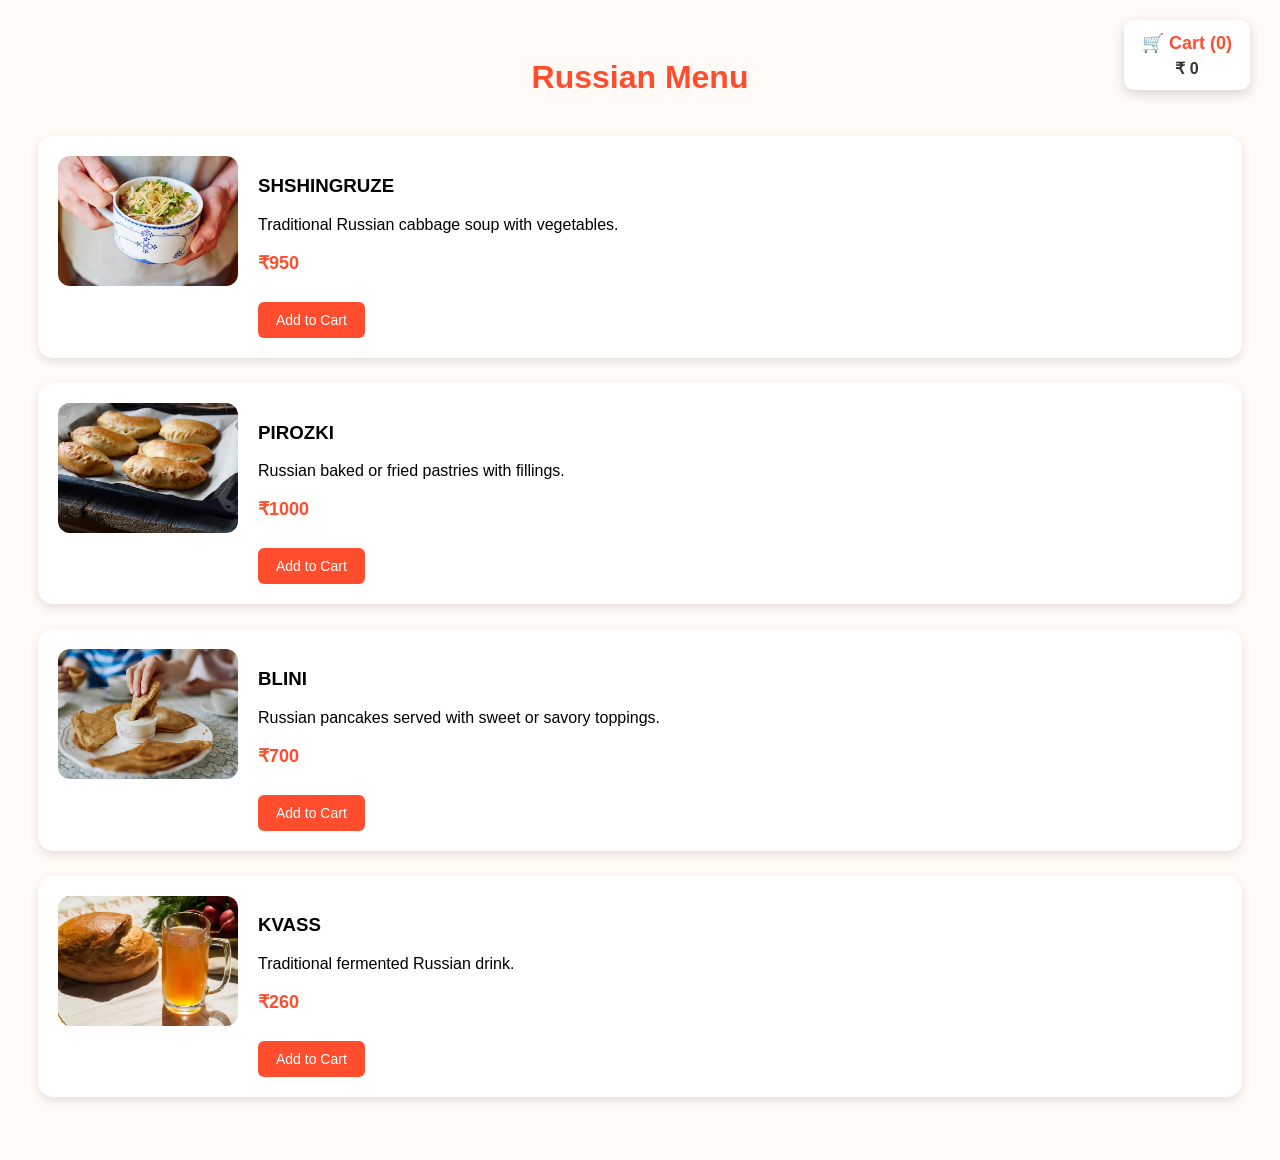
==== russian.html @ e9deef7d "severe change" ====
<!DOCTYPE html>
<html lang="en">

<head>
    <meta charset="UTF-8">
    <title>Russian Menu</title>

    <style>
        body {
            font-family: Arial, sans-serif;
            background: #fffaf5;
            padding: 30px;
        }

        h1 {
            text-align: center;
            color: #ff4d2d;
            margin-bottom: 40px;
        }

        /* CART FLOAT */
        .cart-box {
            position: fixed;
            top: 20px;
            right: 30px;
            background: white;
            padding: 12px 18px;
            border-radius: 10px;
            box-shadow: 0 4px 12px rgba(0,0,0,0.15);
            z-index: 999;
            text-align: center;
        }

        .cart-box a {
            text-decoration: none;
            font-size: 18px;
            color: #ff4d2d;
            font-weight: bold;
        }

        .cart-total {
            color: #333;
            font-weight: bold;
            margin-top: 5px;
        }

        /* MENU ITEM */
        .item {
            display: flex;
            gap: 20px;
            background: white;
            padding: 20px;
            margin-bottom: 25px;
            border-radius: 15px;
            box-shadow: 0 4px 10px rgba(0, 0, 0, 0.1);
            transition: transform 0.3s ease, box-shadow 0.3s ease;
        }

        .item:hover {
            transform: translateY(-8px);
            box-shadow: 0 12px 25px rgba(0, 0, 0, 0.2);
        }

        .item img {
            width: 180px;
            height: 130px;
            object-fit: cover;
            border-radius: 12px;
            transition: transform 0.4s ease;
        }

        .item:hover img {
            transform: scale(1.08);
        }

        .item div {
            flex: 1;
        }

        .price {
            color: #ff4d2d;
            font-weight: bold;
            font-size: 18px;
        }

        button {
            background: #ff4d2d;
            color: white;
            border: none;
            padding: 10px 18px;
            border-radius: 6px;
            cursor: pointer;
            font-size: 14px;
            margin-top: 10px;
            transition: ease, transform 0.3s ease;
        }

        button:hover {
            background: #e63e22;
            transform: scale(1.05);
        }
    </style>
</head>

<body>

<!-- CART SUMMARY -->
<div class="cart-box">
    <a href="cart.html">🛒 Cart (<span id="cartCount">0</span>)</a>
    <div class="cart-total">₹ <span id="cartTotal">0</span></div>
</div>

<h1>Russian Menu</h1>

<!-- ITEM 1 -->
<div class="item">
    <img src="images/shshi.webp">
    <div>
        <h3>SHSHINGRUZE</h3>
        <p>Traditional Russian cabbage soup with vegetables.</p>
        <p class="price">₹950</p>
        <button onclick="addToCart('SHSHINGRUZE',950)">Add to Cart</button>
    </div>
</div>

<!-- ITEM 2 -->
<div class="item">
    <img src="images/piroshki.webp">
    <div>
        <h3>PIROZKI</h3>
        <p>Russian baked or fried pastries with fillings.</p>
        <p class="price">₹1000</p>
        <button onclick="addToCart('PIROZKI',1000)">Add to Cart</button>
    </div>
</div>

<!-- ITEM 3 -->
<div class="item">
    <img src="images/blini.webp">
    <div>
        <h3>BLINI</h3>
        <p>Russian pancakes served with sweet or savory toppings.</p>
        <p class="price">₹700</p>
        <button onclick="addToCart('BLINI',700)">Add to Cart</button>
    </div>
</div>

<!-- ITEM 4 -->
<div class="item">
    <img src="images/kvass.webp">
    <div>
        <h3>KVASS</h3>
        <p>Traditional fermented Russian drink.</p>
        <p class="price">₹260</p>
        <button onclick="addToCart('KVASS',260)">Add to Cart</button>
    </div>
</div>

<!-- JAVASCRIPT -->
<script>
    let cart = JSON.parse(localStorage.getItem("cart")) || [];

    function addToCart(name, price) {
        let item = cart.find(i => i.name === name);

        if (item) {
            item.qty += 1;
        } else {
            cart.push({ name, price, qty: 1 });
        }

        localStorage.setItem("cart", JSON.stringify(cart));
        updateCartUI();
        alert(name + " added to cart!");
    }

    function updateCartUI() {
        let count = 0;
        let total = 0;

        cart.forEach(item => {
            count += item.qty;
            total += item.price * item.qty;
        });

        document.getElementById("cartCount").innerText = count;
        document.getElementById("cartTotal").innerText = total;
    }

    updateCartUI();
</script>

</body>
</html>
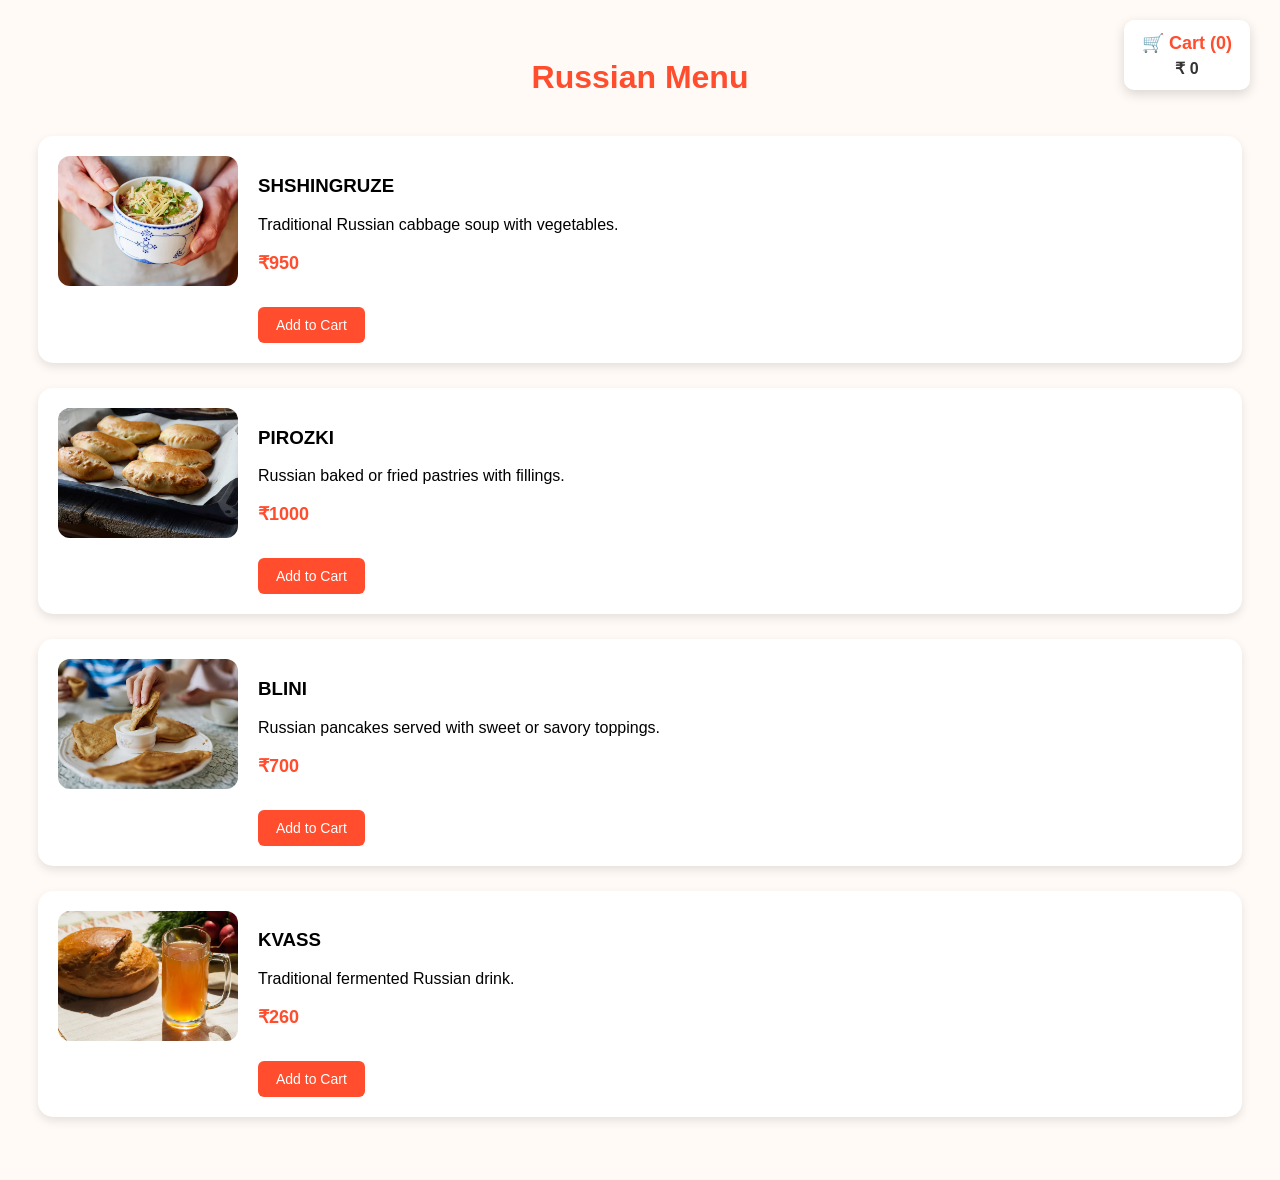
==== commit a1ef952a: "update something" ====
--- a/russian.html
+++ b/russian.html
@@ -91,7 +91,7 @@
             border-radius: 6px;
             cursor: pointer;
             font-size: 14px;
-            margin-top: 10px;
+            margin-top: 15px;
             transition: ease, transform 0.3s ease;
         }
 
